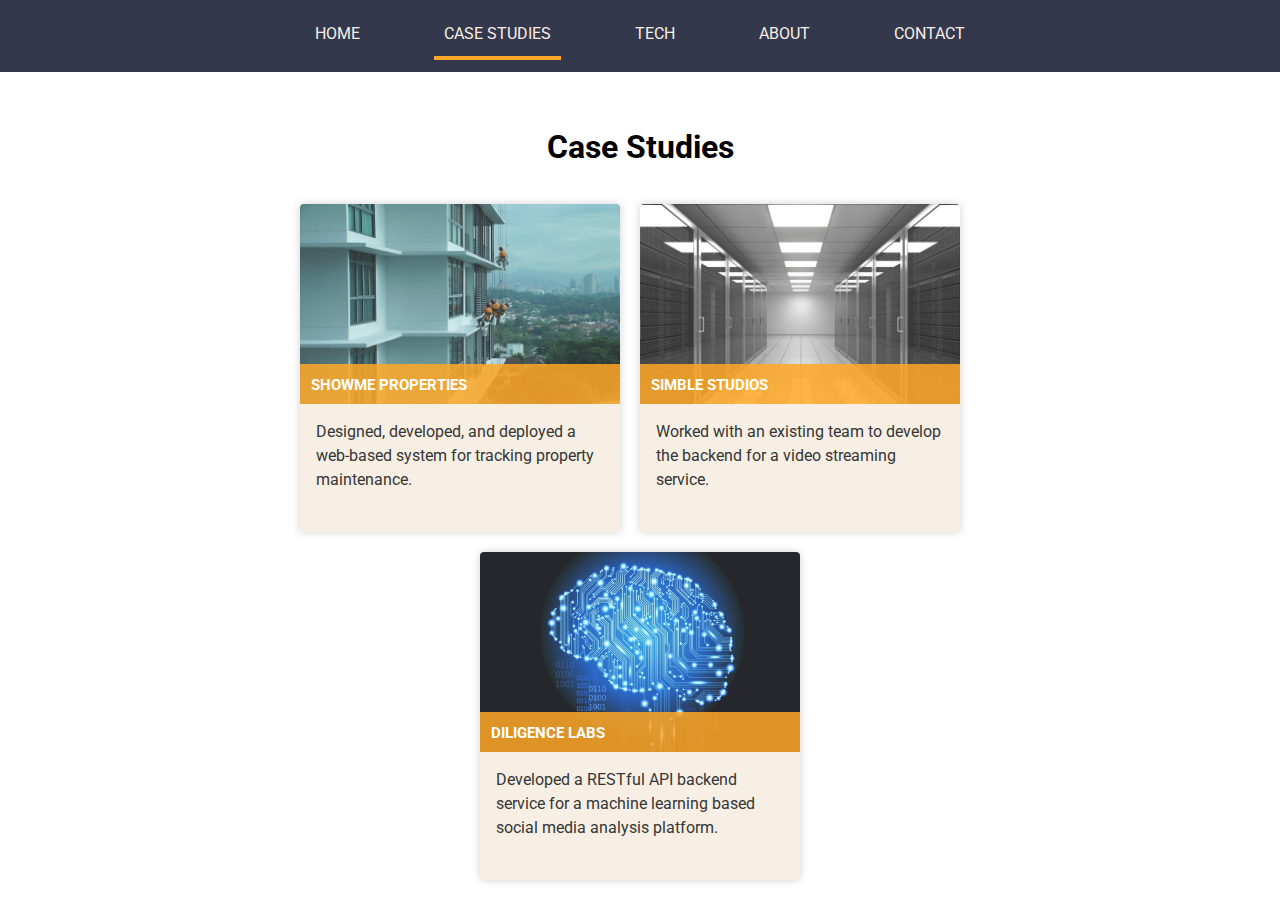
==== casestudies/index.html @ eb82aafb "organize images and add favicon stuff" ====
<!doctype html>
<html>

<head>
  <meta charset="utf-8">
  <title>Case Studies | Dustin Wyatt: Freelance Software Developer</title>
  <meta name="description" content="">
  <meta name="viewport" content="width=device-width, initial-scale=1">

  <link rel="apple-touch-icon" sizes="180x180" href="/apple-touch-icon.png">
  <link rel="icon" type="image/png" sizes="32x32" href="/favicon-32x32.png">
  <link rel="icon" type="image/png" sizes="16x16" href="/favicon-16x16.png">
  <link rel="manifest" href="/site.webmanifest">
  <!-- Place favicon.ico in the root directory -->

  <link href="https://fonts.googleapis.com/css?family=Abril+Fatface|Roboto"
        rel="stylesheet">
  <link rel="stylesheet" href="../assets/style.css">
  <link rel="stylesheet" href="../assets/casestudies.css">
</head>

<body>

<section class="navigation sticky">
  <ul class="navigation">
    <li><a href="../">Home</a></li>
    <li class="active"><a href="./">Case Studies</a></li>
    <li><a href="../tech.html">Tech</a></li>
    <li><a href="./about.html">About</a></li>
    <li><a href="mailto:dustin.wyatt@gmail.com?subject=Portfolio job contact">Contact</a>
    </li>
  </ul>
</section>

<div class="content">

  <h1 class="center-text">Case Studies</h1>

  <div class="cards">
    <a class="card" href="./smp.html">
			<span class="card-header"
            style="background-image:url(../assets/images/smp/property-maintenance.jpg);">
				<span class="card-title">
					<h3>ShowMe Properties</h3>
				</span>
			</span> <span class="card-summary">

    Designed, developed, and deployed a web-based system for tracking property
    maintenance.

			</span> </a>

    <a class="card" href="./simble.html">
			<span class="card-header"
            style="background-image: url(../assets/images/simble/servers.jpg);">
				<span class="card-title">
					<h3>Simble Studios</h3>
				</span>
			</span> <span class="card-summary">

    Worked with an existing team to develop the backend for a video streaming
    service.

			</span> </a>

    <a class="card" href="./diligence.html">
			<span class="card-header"
            style="background-image: url(../assets/images/diligence/ai.jpg)">
				<span class="card-title">
					<h3>Diligence Labs</h3>
				</span>
			</span> <span class="card-summary">

    Developed a RESTful API backend service for a machine learning based social
    media analysis platform.

			</span> </a>
  </div>

</div>

</body>

</html>
---- assets/style.css ----
body, html {
    font-size: 10px;
    font-family: Roboto, sans-serif;
    margin: 0;
}

.article-img {
    max-width: 300px;
    /*max-height: 100%;*/
    float: right;
    margin: 10px;
    border: solid 1px black;
    box-shadow: 5px 5px 11px #363636;
}

.hero h1 {
    font-family: 'Abril Fatface', cursive;
    font-size: 5rem;
    margin-bottom: .1rem;
    padding-bottom: 1rem;
    line-height: 1;
    border-bottom: 3px solid white;
    border-radius: 6px;

}

.hero h2 {
    margin-top: .1rem;
    font-size: 3.1rem;
    font-weight: 300;
}

.hero p {
    /*font-weight: 500;*/
}

/*Styles for all of our content blocks.*/
.content {
    padding: 10px;
    max-width: 768px;
    font-size: 1.6rem;
    line-height: 1.5;
    margin: 0 auto;
}

.hero {
    width: 100%;
    height: 100vh;
    background-image: linear-gradient(rgba(0, 0, 0, 0.55), rgba(0, 0, 0, 0.55)), url(images/home/book-blur.jpg);
    background-repeat: no-repeat;
    background-size: cover;
    background-position: center;
    color: white;
    display: flex;
    align-items: center;
    justify-items: center;
}

.small {
    font-size: 1.4rem;
}


.hero section {
    text-align: center;
}

.hero header {
    text-align: center;
}

.hero .btn {
    display: block;
    width: 200px;
    border: 2px solid rgba(120, 122, 138, 0.8);
    padding: 1em;
    margin: 30px auto;

    color: white;
    text-decoration: none;
    font-size: 1.7rem;
    text-align: center;
    font-weight: bold;

    border-radius: 4px;

    background-color: rgba(120, 122, 138, 0.8);
}

header {
    font-size: 2rem;
}

div#scroll-more-arrow::before {
    content: '▼';
    color: #fff;
    position: absolute;
    opacity: 0.7;
    font-size: 4rem;
    width: 60px;
    height: 1rem;
    text-align: center;
    bottom: 3.5rem;
    left: 50%;
    margin-left: -30px;
    animation: bounce 1s ease infinite;
}

@keyframes bounce {
    50% {
        transform: translateY(-50%);
    }
    100% {
        transform: translateY(0);
    }
}

.sticky {
    position: fixed;
    top: 0;
    width: 100%;
}

.sticky + .content {
    padding-top: 102px;
}

ul.navigation {
    text-align: center;
    list-style-type: none;
    background-color: #34384C;
    margin-top: 0;
    padding-left: 0;
}

ul.navigation li {
    display: inline-block;
    padding: 12px 30px;
}


ul.navigation li:hover {
    background-color: #111;
}

ul.navigation a {
    display: block;
    color: #F7EFE4;
    text-align: center;
    padding: 10px;
    text-decoration: none;
    text-transform: uppercase;
}

section.navigation {
    z-index: 2;
    padding-top: 0;
    font-size: 1.6rem;
    line-height: 1.5;
}

.active > a {
    border-bottom: 4px solid #FFA726;
}

@media screen and (max-width: 1020px) {
    ul.navigation li {
        padding: 5px 5px;
    }
}

@media screen and (max-width: 500px) {
    .hero h1 {
        font-size: 4rem;
    }

    .sticky + .content {
        padding-top: 132px;
    }
}

@media only screen and (max-width: 600px) {
    .hero {
        background-image: linear-gradient(rgba(0, 0, 0, 0.55), rgba(0, 0, 0, 0.55)), url(images/home/hero-400.jpg);
    }
}

@media only screen and (min-width: 600px) {
    .hero {
        background-image: linear-gradient(rgba(0, 0, 0, 0.55), rgba(0, 0, 0, 0.55)), url(images/home/hero-600.jpg);
    }
}

@media only screen and (min-width: 768px) {
    .hero {
        background-image: linear-gradient(rgba(0, 0, 0, 0.55), rgba(0, 0, 0, 0.55)), url(images/home/hero-900.jpg);
    }
}

@media only screen and (min-width: 992px) {
    .hero {
        background-image: linear-gradient(rgba(0, 0, 0, 0.55), rgba(0, 0, 0, 0.55)), url(images/home/hero-1100.jpg);
    }
}

@media only screen and (min-width: 1200px) {
    .hero {
        background-image: linear-gradient(rgba(0, 0, 0, 0.55), rgba(0, 0, 0, 0.55)), url(images/home/hero-1800.jpg);
    }
}


.center-text {
    text-align: center;
}
---- assets/casestudies.css ----
.cards {
    display: flex;
    justify-content: center;
    flex-wrap: wrap;
    margin-top: 15px;
    padding: 1.5%;
    box-sizing: border-box;
}

.card {
    position: relative;
    margin-bottom: 20px;
    padding-bottom: 30px;
    color: #363636;
    text-decoration: none;
    box-shadow: rgba(0, 0, 0, 0.19) 0 0 8px 0;
    border-radius: 4px;
    background: #F7EFE4;
}

@media (max-width: 700px) {
  .card {
    width: 100%;
  }
}

@media (min-width: 700px) {
  .card {
    max-width: 320px;
    margin-right: 20px;
    margin-bottom: 20px;
  }
  .card:nth-child(even) {
    margin-right: 0;
  }
}

@media (min-width: 980px) {
  .card:nth-child(even) {
    margin-right: 20px;
  }
  .card:nth-child(3n) {
    margin-right: 0;
  }
}

.card span {
    display: block;
}

.card .card-summary {
    padding: 5% 5% 3% 5%;
}

.card .card-header {
    position: relative;;
    height: 200px;
    overflow: hidden;
    background-repeat: no-repeat;
    background-size: cover;
    background-position: center;
    background-color: rgba(255, 255, 255, 0.15);
    background-blend-mode: overlay;
    border-radius: 4px 4px 0 0;
}

.card .card-title {
    background: rgba(255,167,38, 0.85);
    padding: 3.5% 0 2.5% 0;
    color: white;
    text-transform: uppercase;
    position: absolute;;
    bottom: 0;
    width: 100%;
}

.card .card-title h3 {
    font-size: 1.5rem;
    line-height: 1.4;
    padding: 0 3.5%;
    margin: 0;
}
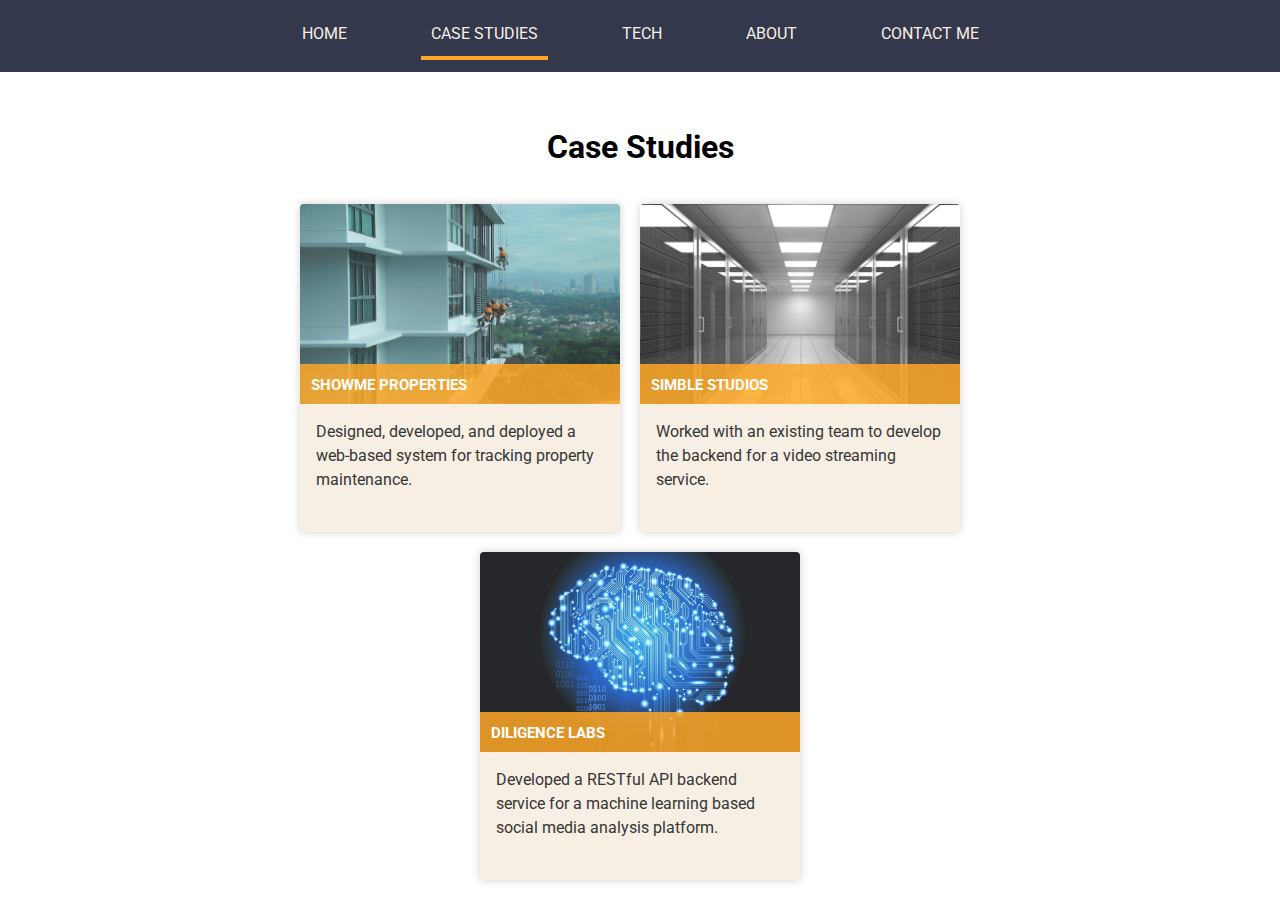
==== commit 556da36f: "Handle mailto links with webmail better" ====
--- a/casestudies/index.html
+++ b/casestudies/index.html
@@ -1,84 +1,104 @@
-<!doctype html>
-<html>
+<!DOCTYPE html>
+<html lang="eng">
+  <head>
+    <meta charset="utf-8" />
+    <title>Case Studies | Dustin Wyatt: Freelance Software Developer</title>
+    <meta name="description" content="" />
+    <meta name="viewport" content="width=device-width, initial-scale=1" />
 
-<head>
-  <meta charset="utf-8">
-  <title>Case Studies | Dustin Wyatt: Freelance Software Developer</title>
-  <meta name="description" content="">
-  <meta name="viewport" content="width=device-width, initial-scale=1">
+    <link rel="apple-touch-icon" sizes="180x180" href="/apple-touch-icon.png" />
+    <link
+      rel="icon"
+      type="image/png"
+      sizes="32x32"
+      href="../favicon-32x32.png"
+    />
+    <link
+      rel="icon"
+      type="image/png"
+      sizes="16x16"
+      href="../favicon-16x16.png"
+    />
+    <link rel="manifest" href="/site.webmanifest" />
+    <!-- Place favicon.ico in the root directory -->
 
-  <link rel="apple-touch-icon" sizes="180x180" href="/apple-touch-icon.png">
-  <link rel="icon" type="image/png" sizes="32x32" href="/favicon-32x32.png">
-  <link rel="icon" type="image/png" sizes="16x16" href="/favicon-16x16.png">
-  <link rel="manifest" href="/site.webmanifest">
-  <!-- Place favicon.ico in the root directory -->
+    <link
+      href="https://fonts.googleapis.com/css?family=Abril+Fatface|Roboto"
+      rel="stylesheet"
+    />
+    <link rel="stylesheet" href="../assets/style.css" />
+    <link rel="stylesheet" href="../assets/casestudies.css" />
+  </head>
 
-  <link href="https://fonts.googleapis.com/css?family=Abril+Fatface|Roboto"
-        rel="stylesheet">
-  <link rel="stylesheet" href="../assets/style.css">
-  <link rel="stylesheet" href="../assets/casestudies.css">
-</head>
+  <body>
+    <section class="navigation sticky">
+      <ul class="navigation">
+        <li><a href="../">Home</a></li>
+        <li class="active"><a href="./">Case Studies</a></li>
+        <li><a href="../tech.html">Tech</a></li>
+        <li><a href="../about.html">About</a></li>
+        <li>
+          <a
+            href="mailto:dustin.wyatt@gmail.com?subject=Portfolio job contact"
+            class="btn"
+            onClick="javascript:window.open('mailto:dustin.wyatt@gmail.com?subject=Portfolio job contact', 'mail');event.preventDefault()"
+            >Contact me</a
+          >
+        </li>
+      </ul>
+    </section>
 
-<body>
+    <div class="content">
+      <h1 class="center-text">Case Studies</h1>
 
-<section class="navigation sticky">
-  <ul class="navigation">
-    <li><a href="../">Home</a></li>
-    <li class="active"><a href="./">Case Studies</a></li>
-    <li><a href="../tech.html">Tech</a></li>
-    <li><a href="./about.html">About</a></li>
-    <li><a href="mailto:dustin.wyatt@gmail.com?subject=Portfolio job contact">Contact</a>
-    </li>
-  </ul>
-</section>
+      <div class="cards">
+        <a class="card" href="./smp.html">
+          <span
+            class="card-header"
+            style="
+              background-image: url(../assets/images/smp/property-maintenance.jpg);
+            "
+          >
+            <span class="card-title">
+              <h3>ShowMe Properties</h3>
+            </span>
+          </span>
+          <span class="card-summary">
+            Designed, developed, and deployed a web-based system for tracking
+            property maintenance.
+          </span>
+        </a>
 
-<div class="content">
+        <a class="card" href="./simble.html">
+          <span
+            class="card-header"
+            style="background-image: url(../assets/images/simble/servers.jpg)"
+          >
+            <span class="card-title">
+              <h3>Simble Studios</h3>
+            </span>
+          </span>
+          <span class="card-summary">
+            Worked with an existing team to develop the backend for a video
+            streaming service.
+          </span>
+        </a>
 
-  <h1 class="center-text">Case Studies</h1>
-
-  <div class="cards">
-    <a class="card" href="./smp.html">
-			<span class="card-header"
-            style="background-image:url(../assets/images/smp/property-maintenance.jpg);">
-				<span class="card-title">
-					<h3>ShowMe Properties</h3>
-				</span>
-			</span> <span class="card-summary">
-
-    Designed, developed, and deployed a web-based system for tracking property
-    maintenance.
-
-			</span> </a>
-
-    <a class="card" href="./simble.html">
-			<span class="card-header"
-            style="background-image: url(../assets/images/simble/servers.jpg);">
-				<span class="card-title">
-					<h3>Simble Studios</h3>
-				</span>
-			</span> <span class="card-summary">
-
-    Worked with an existing team to develop the backend for a video streaming
-    service.
-
-			</span> </a>
-
-    <a class="card" href="./diligence.html">
-			<span class="card-header"
-            style="background-image: url(../assets/images/diligence/ai.jpg)">
-				<span class="card-title">
-					<h3>Diligence Labs</h3>
-				</span>
-			</span> <span class="card-summary">
-
-    Developed a RESTful API backend service for a machine learning based social
-    media analysis platform.
-
-			</span> </a>
-  </div>
-
-</div>
-
-</body>
-
+        <a class="card" href="./diligence.html">
+          <span
+            class="card-header"
+            style="background-image: url(../assets/images/diligence/ai.jpg)"
+          >
+            <span class="card-title">
+              <h3>Diligence Labs</h3>
+            </span>
+          </span>
+          <span class="card-summary">
+            Developed a RESTful API backend service for a machine learning based
+            social media analysis platform.
+          </span>
+        </a>
+      </div>
+    </div>
+  </body>
 </html>
--- a/assets/style.css
+++ b/assets/style.css
@@ -1,216 +1,294 @@
-body, html {
-    font-size: 10px;
-    font-family: Roboto, sans-serif;
-    margin: 0;
+:root {
+  --btn-color: rgba(120, 122, 138, 0.8);
+  --nav-bg-color: #34384c;
+  --nav-link-color: #f7efe4;
+  --nav-link-bg-color: #111;
+  --highlight-color: #ffa726;
+}
+
+body,
+html {
+  font-size: 10px;
+  font-family: Roboto, sans-serif;
+  margin: 0;
 }
 
 .article-img {
-    max-width: 300px;
-    /*max-height: 100%;*/
-    float: right;
-    margin: 10px;
-    border: solid 1px black;
-    box-shadow: 5px 5px 11px #363636;
+  max-height: 200px;
+  float: right;
+  margin: 10px;
+  border: solid 1px black;
+  box-shadow: 1px 1px 11px #363636;
 }
 
 .hero h1 {
-    font-family: 'Abril Fatface', cursive;
-    font-size: 5rem;
-    margin-bottom: .1rem;
-    padding-bottom: 1rem;
-    line-height: 1;
-    border-bottom: 3px solid white;
-    border-radius: 6px;
-
+  font-family: "Abril Fatface", cursive;
+  font-size: 5rem;
+  margin-bottom: 0.1rem;
+  padding-bottom: 1rem;
+  line-height: 1;
+  border-bottom: 3px solid white;
+  border-radius: 6px;
 }
 
 .hero h2 {
-    margin-top: .1rem;
-    font-size: 3.1rem;
-    font-weight: 300;
+  margin-top: 0.1rem;
+  font-size: 2.4rem;
+  font-weight: 300;
 }
 
 .hero p {
-    /*font-weight: 500;*/
+  /*font-weight: 500;*/
 }
 
 /*Styles for all of our content blocks.*/
 .content {
-    padding: 10px;
-    max-width: 768px;
-    font-size: 1.6rem;
-    line-height: 1.5;
-    margin: 0 auto;
+  padding: 10px;
+  max-width: 768px;
+  font-size: 1.6rem;
+  line-height: 1.5;
+  margin: 0 auto;
 }
 
 .hero {
-    width: 100%;
-    height: 100vh;
-    background-image: linear-gradient(rgba(0, 0, 0, 0.55), rgba(0, 0, 0, 0.55)), url(images/home/book-blur.jpg);
-    background-repeat: no-repeat;
-    background-size: cover;
-    background-position: center;
-    color: white;
-    display: flex;
-    align-items: center;
-    justify-items: center;
+  width: 100%;
+  height: 100vh;
+  background-image: linear-gradient(rgba(0, 0, 0, 0.55), rgba(0, 0, 0, 0.55)),
+    url(images/home/book-blur.jpg);
+  background-repeat: no-repeat;
+  background-size: cover;
+  background-position: center;
+  color: white;
+  display: flex;
+  align-items: center;
+  justify-items: center;
 }
 
 .small {
-    font-size: 1.4rem;
-}
-
-
-.hero section {
-    text-align: center;
-}
-
-.hero header {
-    text-align: center;
+  font-size: 1.4rem;
+}
+
+h1,
+h2 {
+  text-align: center;
+}
+
+.hero p {
+  margin: 1.4rem;
+  text-align: center;
+}
+
+.hero ul {
+  text-align: center;
+  padding: 1rem;
+  /*background-color: gray;*/
+}
+
+.hero li#web {
+  padding-left: 0;
+}
+
+.hero li {
+  display: inline-block;
+  padding-left: 1rem;
+}
+
+.hero li::before {
+  content: "💎 ";
+}
+
+.hero li#web::before {
+  content: "🕸️ ";
+}
+
+.hero li#auto::before {
+  content: "🤖 ";
+}
+
+.hero li#os::before {
+  content: "📀 ";
+}
+
+.hero li#mobile::before {
+  content: "📱 ";
+}
+
+.hero li#ai::before {
+  content: "🧠 ";
 }
 
 .hero .btn {
-    display: block;
-    width: 200px;
-    border: 2px solid rgba(120, 122, 138, 0.8);
-    padding: 1em;
-    margin: 30px auto;
-
-    color: white;
-    text-decoration: none;
-    font-size: 1.7rem;
-    text-align: center;
-    font-weight: bold;
-
-    border-radius: 4px;
-
-    background-color: rgba(120, 122, 138, 0.8);
+  display: block;
+  width: 200px;
+  border: 2px solid var(--btn-color);
+  padding: 1em;
+  margin: 30px auto;
+
+  color: white;
+  text-decoration: none;
+  font-size: 1.7rem;
+  text-align: center;
+  font-weight: bold;
+
+  border-radius: 4px;
+
+  background-color: var(--btn-color);
 }
 
 header {
-    font-size: 2rem;
+  font-size: 2rem;
 }
 
 div#scroll-more-arrow::before {
-    content: '▼';
-    color: #fff;
-    position: absolute;
-    opacity: 0.7;
+  content: "⬇";
+  color: white;
+  position: absolute;
+  opacity: 0.7;
+  font-size: 6rem;
+  width: 60px;
+  height: 1rem;
+  text-align: center;
+  bottom: 6rem;
+  left: 50%;
+  margin-left: -30px;
+  animation: bounce 1s ease infinite;
+}
+
+@keyframes bounce {
+  50% {
+    transform: translateY(-50%);
+  }
+  100% {
+    transform: translateY(0);
+  }
+}
+
+.sticky {
+  position: fixed;
+  top: 0;
+  width: 100%;
+}
+
+.sticky + .content {
+  padding-top: 102px;
+}
+
+ul.navigation {
+  text-align: center;
+  list-style-type: none;
+  background-color: var(--nav-bg-color);
+  margin-top: 0;
+  padding-left: 0;
+}
+
+ul.navigation li {
+  display: inline-block;
+  padding: 12px 30px;
+}
+
+ul.navigation li:hover {
+  background-color: var(--nav-link-bg-color);
+}
+
+ul.navigation a {
+  display: block;
+  color: var(--nav-link-color);
+  text-align: center;
+  padding: 10px;
+  text-decoration: none;
+  text-transform: uppercase;
+}
+
+section.navigation {
+  z-index: 2;
+  padding-top: 0;
+  font-size: 1.6rem;
+  line-height: 1.5;
+}
+
+.active > a {
+  border-bottom: 4px solid var(--highlight-color);
+}
+
+@media screen and (max-width: 1020px) {
+  ul.navigation li {
+    padding: 5px 5px;
+  }
+}
+
+@media screen and (max-width: 500px) {
+  .hero h1 {
     font-size: 4rem;
-    width: 60px;
-    height: 1rem;
-    text-align: center;
-    bottom: 3.5rem;
-    left: 50%;
-    margin-left: -30px;
-    animation: bounce 1s ease infinite;
-}
-
-@keyframes bounce {
-    50% {
-        transform: translateY(-50%);
-    }
-    100% {
-        transform: translateY(0);
-    }
-}
-
-.sticky {
-    position: fixed;
-    top: 0;
-    width: 100%;
-}
-
-.sticky + .content {
-    padding-top: 102px;
-}
-
-ul.navigation {
-    text-align: center;
-    list-style-type: none;
-    background-color: #34384C;
-    margin-top: 0;
-    padding-left: 0;
-}
-
-ul.navigation li {
-    display: inline-block;
-    padding: 12px 30px;
-}
-
-
-ul.navigation li:hover {
-    background-color: #111;
-}
-
-ul.navigation a {
-    display: block;
-    color: #F7EFE4;
-    text-align: center;
-    padding: 10px;
-    text-decoration: none;
-    text-transform: uppercase;
-}
-
-section.navigation {
-    z-index: 2;
-    padding-top: 0;
-    font-size: 1.6rem;
-    line-height: 1.5;
-}
-
-.active > a {
-    border-bottom: 4px solid #FFA726;
-}
-
-@media screen and (max-width: 1020px) {
-    ul.navigation li {
-        padding: 5px 5px;
-    }
-}
-
-@media screen and (max-width: 500px) {
-    .hero h1 {
-        font-size: 4rem;
-    }
-
-    .sticky + .content {
-        padding-top: 132px;
-    }
+  }
+
+  .sticky + .content {
+    padding-top: 132px;
+  }
+
+  .article-img {
+    float: none;
+  }
 }
 
 @media only screen and (max-width: 600px) {
-    .hero {
-        background-image: linear-gradient(rgba(0, 0, 0, 0.55), rgba(0, 0, 0, 0.55)), url(images/home/hero-400.jpg);
-    }
+  .hero {
+    background-image: linear-gradient(rgba(0, 0, 0, 0.55), rgba(0, 0, 0, 0.55)),
+      url(images/home/hero-400.jpg);
+  }
 }
 
 @media only screen and (min-width: 600px) {
-    .hero {
-        background-image: linear-gradient(rgba(0, 0, 0, 0.55), rgba(0, 0, 0, 0.55)), url(images/home/hero-600.jpg);
-    }
+  .hero {
+    background-image: linear-gradient(rgba(0, 0, 0, 0.55), rgba(0, 0, 0, 0.55)),
+      url(images/home/hero-600.jpg);
+  }
 }
 
 @media only screen and (min-width: 768px) {
-    .hero {
-        background-image: linear-gradient(rgba(0, 0, 0, 0.55), rgba(0, 0, 0, 0.55)), url(images/home/hero-900.jpg);
-    }
+  .hero {
+    background-image: linear-gradient(rgba(0, 0, 0, 0.55), rgba(0, 0, 0, 0.55)),
+      url(images/home/hero-900.jpg);
+  }
 }
 
 @media only screen and (min-width: 992px) {
-    .hero {
-        background-image: linear-gradient(rgba(0, 0, 0, 0.55), rgba(0, 0, 0, 0.55)), url(images/home/hero-1100.jpg);
-    }
+  .hero {
+    background-image: linear-gradient(rgba(0, 0, 0, 0.55), rgba(0, 0, 0, 0.55)),
+      url(images/home/hero-1100.jpg);
+  }
 }
 
 @media only screen and (min-width: 1200px) {
-    .hero {
-        background-image: linear-gradient(rgba(0, 0, 0, 0.55), rgba(0, 0, 0, 0.55)), url(images/home/hero-1800.jpg);
-    }
-}
-
+  .hero {
+    background-image: linear-gradient(rgba(0, 0, 0, 0.55), rgba(0, 0, 0, 0.55)),
+      url(images/home/hero-1800.jpg);
+  }
+}
 
 .center-text {
-    text-align: center;
-}
-
+  text-align: center;
+}
+
+blockquote {
+  background: #f9f9f9;
+  border-left: 10px solid #ccc;
+  margin: 1.5em 10px;
+  padding: 0.5em 10px;
+  quotes: "\201C""\201D""\2018""\2019";
+  font-family: Sanchez, serif;
+  line-height: 1.9rem;
+  font-size: 2rem;
+}
+
+blockquote:before {
+  color: #ccc;
+  content: open-quote;
+  font-size: 4em;
+  line-height: 0.1em;
+  margin-right: 0.25em;
+  vertical-align: -0.4em;
+}
+
+/*blockquote p {*/
+/*display: inline;*/
+/*}*/
--- a/assets/casestudies.css
+++ b/assets/casestudies.css
@@ -1,21 +1,21 @@
 .cards {
-    display: flex;
-    justify-content: center;
-    flex-wrap: wrap;
-    margin-top: 15px;
-    padding: 1.5%;
-    box-sizing: border-box;
+  display: flex;
+  justify-content: center;
+  flex-wrap: wrap;
+  margin-top: 15px;
+  padding: 1.5%;
+  box-sizing: border-box;
 }
 
 .card {
-    position: relative;
-    margin-bottom: 20px;
-    padding-bottom: 30px;
-    color: #363636;
-    text-decoration: none;
-    box-shadow: rgba(0, 0, 0, 0.19) 0 0 8px 0;
-    border-radius: 4px;
-    background: #F7EFE4;
+  position: relative;
+  margin-bottom: 20px;
+  padding-bottom: 30px;
+  color: #363636;
+  text-decoration: none;
+  box-shadow: rgba(0, 0, 0, 0.19) 0 0 8px 0;
+  border-radius: 4px;
+  background: #f7efe4;
 }
 
 @media (max-width: 700px) {
@@ -45,38 +45,38 @@
 }
 
 .card span {
-    display: block;
+  display: block;
 }
 
 .card .card-summary {
-    padding: 5% 5% 3% 5%;
+  padding: 5% 5% 3% 5%;
 }
 
 .card .card-header {
-    position: relative;;
-    height: 200px;
-    overflow: hidden;
-    background-repeat: no-repeat;
-    background-size: cover;
-    background-position: center;
-    background-color: rgba(255, 255, 255, 0.15);
-    background-blend-mode: overlay;
-    border-radius: 4px 4px 0 0;
+  position: relative;
+  height: 200px;
+  overflow: hidden;
+  background-repeat: no-repeat;
+  background-size: cover;
+  background-position: center;
+  background-color: rgba(255, 255, 255, 0.15);
+  background-blend-mode: overlay;
+  border-radius: 4px 4px 0 0;
 }
 
 .card .card-title {
-    background: rgba(255,167,38, 0.85);
-    padding: 3.5% 0 2.5% 0;
-    color: white;
-    text-transform: uppercase;
-    position: absolute;;
-    bottom: 0;
-    width: 100%;
+  background: rgba(255, 167, 38, 0.85);
+  padding: 3.5% 0 2.5% 0;
+  color: white;
+  text-transform: uppercase;
+  position: absolute;
+  bottom: 0;
+  width: 100%;
 }
 
 .card .card-title h3 {
-    font-size: 1.5rem;
-    line-height: 1.4;
-    padding: 0 3.5%;
-    margin: 0;
+  font-size: 1.5rem;
+  line-height: 1.4;
+  padding: 0 3.5%;
+  margin: 0;
 }
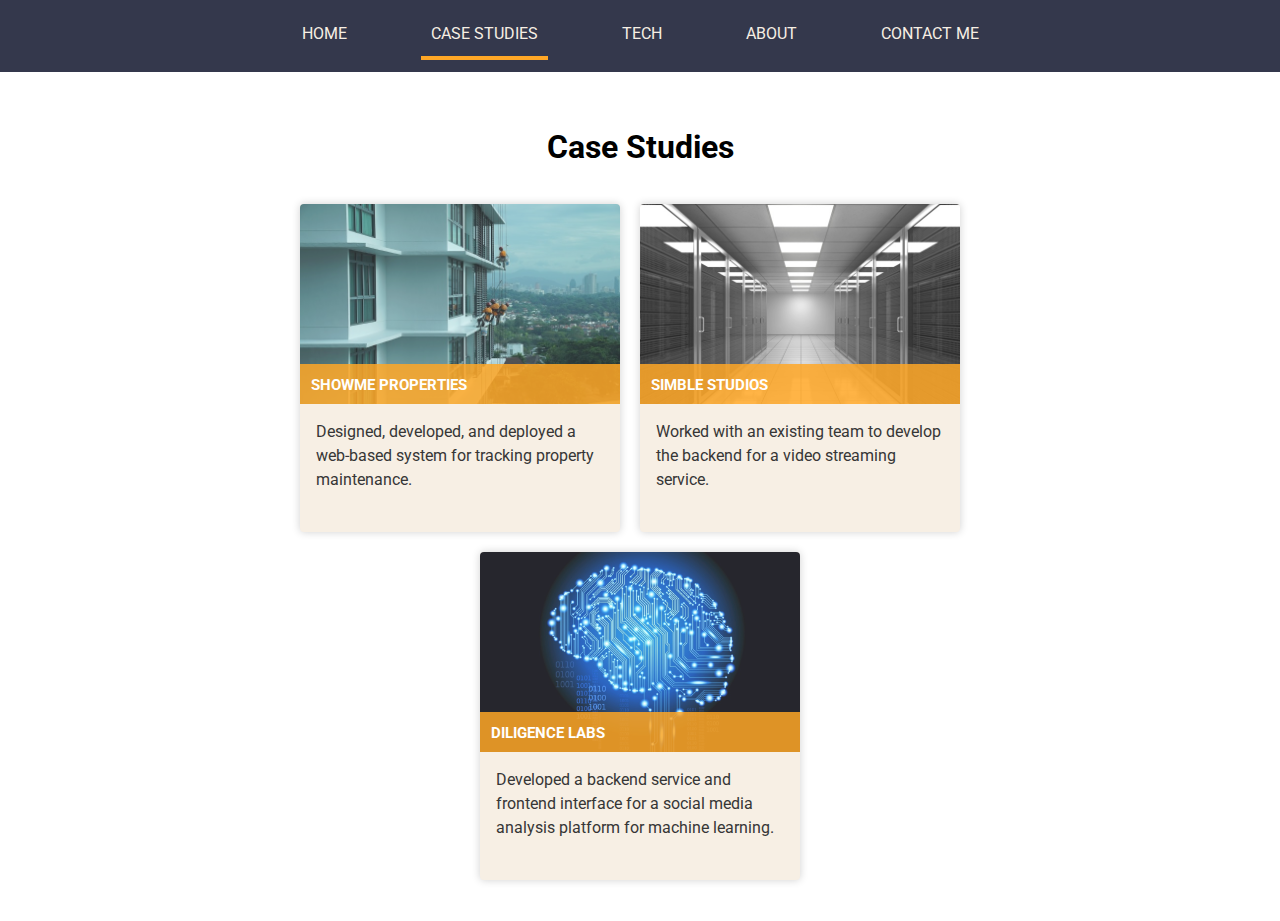
==== commit bd6f5a05: "Update Diligence description" ====
--- a/casestudies/index.html
+++ b/casestudies/index.html
@@ -94,8 +94,8 @@
             </span>
           </span>
           <span class="card-summary">
-            Developed a RESTful API backend service for a machine learning based
-            social media analysis platform.
+            Developed a backend service and frontend interface for a social
+            media analysis platform for machine learning.
           </span>
         </a>
       </div>
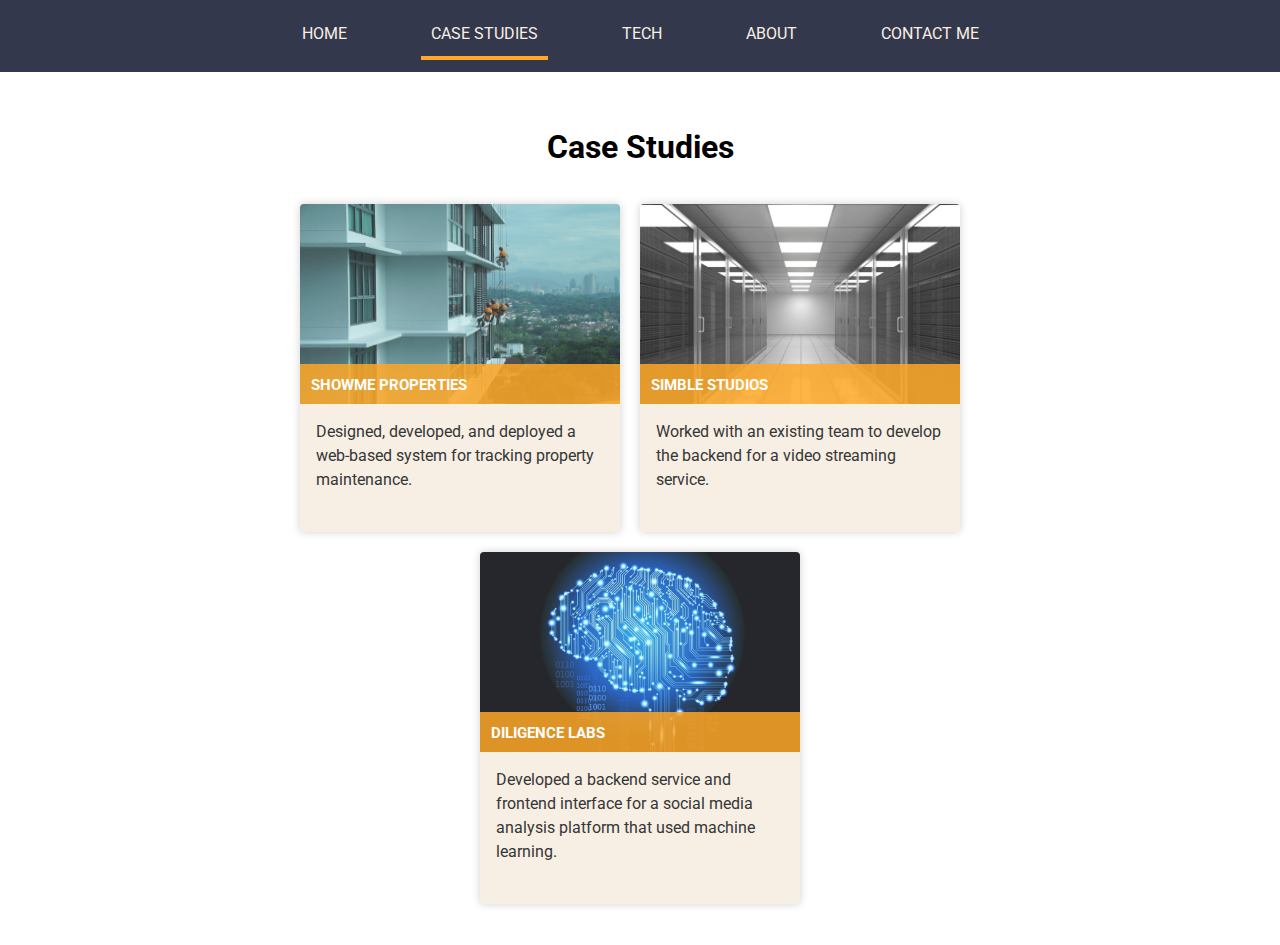
==== commit 27d0f921: "Fix Diligence grammar" ====
--- a/casestudies/index.html
+++ b/casestudies/index.html
@@ -95,7 +95,7 @@
           </span>
           <span class="card-summary">
             Developed a backend service and frontend interface for a social
-            media analysis platform for machine learning.
+            media analysis platform that used machine learning.
           </span>
         </a>
       </div>
